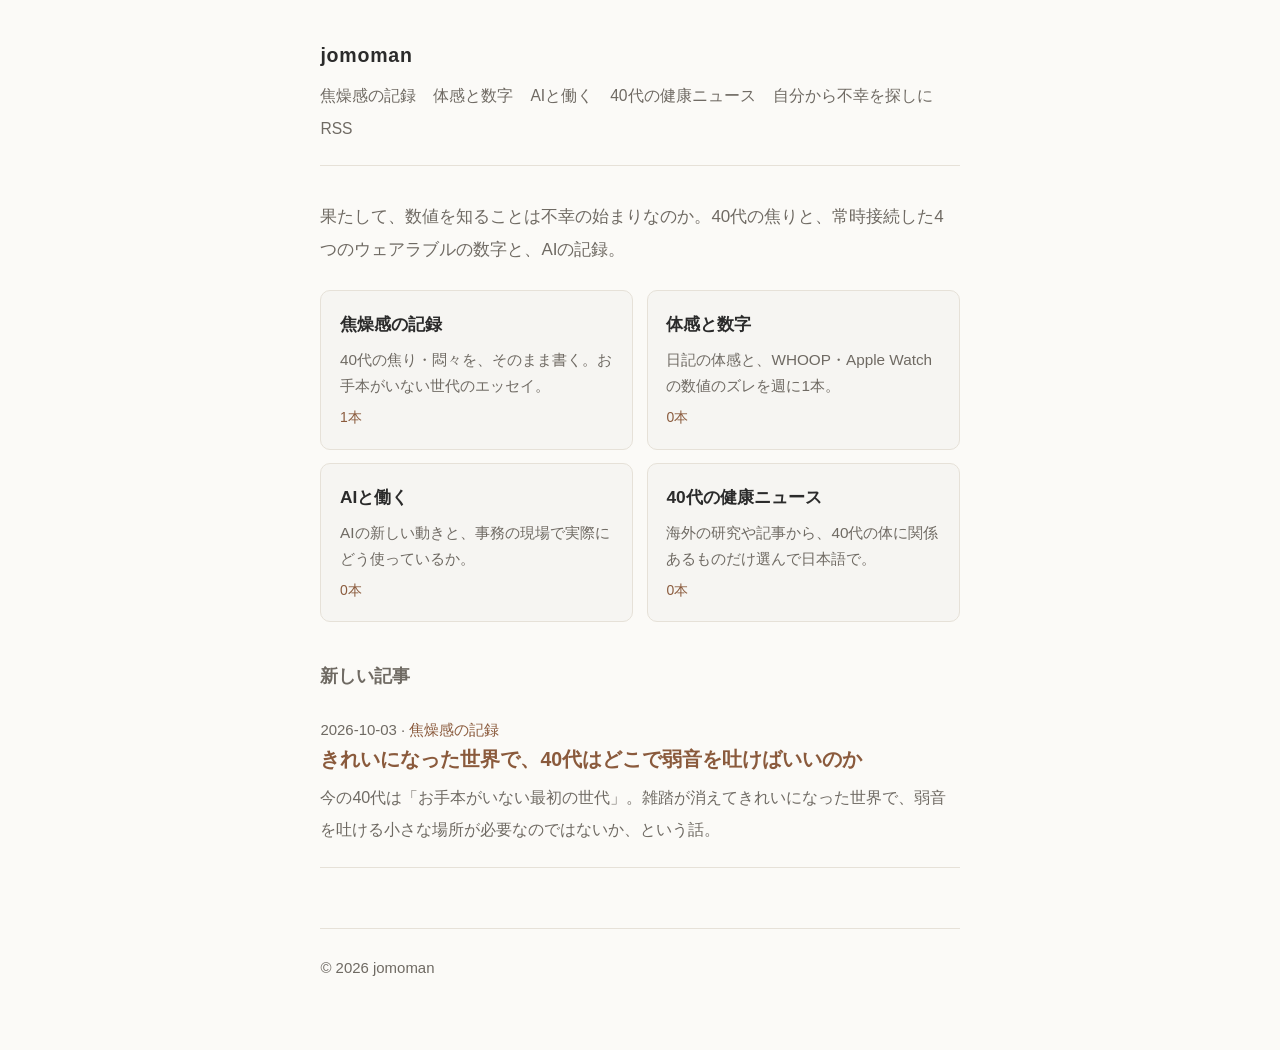
==== index.html @ ca6bc8e4 "公開 2026-10-09 08:02（13 件更新、0 件削除）" ====
<!doctype html>
<html lang="ja">
<head>
<meta charset="utf-8">
<meta name="viewport" content="width=device-width,initial-scale=1">
<title>jomoman</title>
<meta name="description" content="焦る40代の、体感と数字とAIの記録。N＝1。">
<link rel="canonical" href="https://jomoman.com/">
<link rel="alternate" type="application/rss+xml" title="jomoman" href="./feed.xml">
<meta property="og:type" content="website"><meta property="og:title" content="jomoman">
<meta property="og:description" content="焦る40代の、体感と数字とAIの記録。N＝1。"><meta property="og:url" content="https://jomoman.com/">
<meta property="og:site_name" content="jomoman"><meta name="twitter:card" content="summary">
<link rel="stylesheet" href="./style.css">
</head>
<body>
<div class="wrap">
<header class="site">
  <a class="name" href="./">jomoman</a>
  <nav><a href="./restless/">焦燥感の記録</a><a href="./numbers/">体感と数字</a><a href="./ai/">AIと働く</a><a href="./health/">40代の健康ニュース</a><a href="./about/">自分から不幸を探しに</a><a href="./feed.xml">RSS</a></nav>
</header>
<main>
<p class="lead">果たして、数値を知ることは不幸の始まりなのか。40代の焦りと、常時接続した4つのウェアラブルの数字と、AIの記録。</p><div class="cards"><a class="card" href="restless/"><strong>焦燥感の記録</strong><span>40代の焦り・悶々を、そのまま書く。お手本がいない世代のエッセイ。</span><em>1本</em></a><a class="card" href="numbers/"><strong>体感と数字</strong><span>日記の体感と、WHOOP・Apple Watch の数値のズレを週に1本。</span><em>0本</em></a><a class="card" href="ai/"><strong>AIと働く</strong><span>AIの新しい動きと、事務の現場で実際にどう使っているか。</span><em>0本</em></a><a class="card" href="health/"><strong>40代の健康ニュース</strong><span>海外の研究や記事から、40代の体に関係あるものだけ選んで日本語で。</span><em>0本</em></a></div><h2 class="plain">新しい記事</h2><div class="list"><article><div class="date">2026-10-03 · <a class="series" href="./restless/">焦燥感の記録</a></div><h2><a href="./40s-where-to-vent/">きれいになった世界で、40代はどこで弱音を吐けばいいのか</a></h2><p>今の40代は「お手本がいない最初の世代」。雑踏が消えてきれいになった世界で、弱音を吐ける小さな場所が必要なのではないか、という話。</p></article></div>
</main>
<footer class="site">
  
  <div>© 2026 jomoman</div>
</footer>
</div>
</body>
</html>
---- style.css ----
:root{--bg:#fbfaf7;--fg:#2b2b2b;--muted:#6f6a63;--line:#e6e1d8;--accent:#8a5a3c;--maxw:40rem}
@media (prefers-color-scheme:dark){:root{--bg:#171614;--fg:#e8e4dc;--muted:#a19a8f;--line:#2e2b27;--accent:#d9a679}}
*{box-sizing:border-box}
html{font-size:17px;-webkit-text-size-adjust:100%}
body{margin:0;background:var(--bg);color:var(--fg);font-family:-apple-system,BlinkMacSystemFont,"Hiragino Sans","Hiragino Kaku Gothic ProN","Yu Gothic",Meiryo,sans-serif;line-height:1.95;font-feature-settings:"palt" 0}
a{color:var(--accent);text-decoration:none}a:hover{text-decoration:underline}
.wrap{max-width:var(--maxw);margin:0 auto;padding:1.5rem 1.2rem 4rem}
header.site{display:flex;flex-wrap:wrap;justify-content:space-between;align-items:baseline;gap:.4rem 1rem;padding:.6rem 0 1.2rem;border-bottom:1px solid var(--line);margin-bottom:2rem}
header.site .name{font-weight:700;font-size:1.15rem;letter-spacing:.04em;color:var(--fg)}
header.site nav{display:flex;flex-wrap:wrap;gap:.2rem 1rem}
header.site nav a{color:var(--muted);font-size:.92rem;white-space:nowrap}
h1{font-size:1.55rem;line-height:1.5;margin:0 0 .4rem;letter-spacing:.01em}
h2{font-size:1.2rem;margin:2.6rem 0 .8rem;padding-left:.7rem;border-left:3px solid var(--accent);line-height:1.5}
h3{font-size:1.05rem;margin:2rem 0 .6rem}
p{margin:0 0 1.4rem}
.meta{color:var(--muted);font-size:.9rem;margin-bottom:2.2rem}
.meta .tag{margin-left:.6rem}
ul,ol{padding-left:1.4rem;margin:0 0 1.4rem}li{margin:.25rem 0}
blockquote{margin:0 0 1.4rem;padding:.2rem 1rem;border-left:3px solid var(--line);color:var(--muted)}
hr{border:0;border-top:1px solid var(--line);margin:2.4rem 0}
code{font-family:ui-monospace,Menlo,monospace;font-size:.92em;background:rgba(127,127,127,.12);padding:.1em .35em;border-radius:3px}
pre{overflow:auto;padding:1rem;background:rgba(127,127,127,.1);border-radius:6px}pre code{background:none;padding:0}
.list article{padding:1.3rem 0;border-bottom:1px solid var(--line)}
.list h2{border:0;padding:0;margin:0 0 .3rem;font-size:1.15rem}
.list .date{color:var(--muted);font-size:.88rem}
.list p{margin:.5rem 0 0;color:var(--muted);font-size:.95rem}
footer.site{margin-top:3.5rem;padding-top:1.4rem;border-top:1px solid var(--line);color:var(--muted);font-size:.88rem}
footer.site a{margin-right:1rem}
.lead{color:var(--muted);margin-top:0}
.cta{margin-top:3rem;padding:1rem 1.2rem;border:1px solid var(--line);border-radius:8px;font-size:.95rem}
.cards{display:grid;grid-template-columns:repeat(auto-fit,minmax(15rem,1fr));gap:.8rem;margin:1.2rem 0 2.4rem}
.card{display:flex;flex-direction:column;gap:.3rem;padding:1rem 1.1rem;border:1px solid var(--line);border-radius:10px;color:var(--fg);background:rgba(127,127,127,.04)}
.card:hover{text-decoration:none;border-color:var(--accent)}
.card strong{font-size:1.02rem}.card span{color:var(--muted);font-size:.9rem;line-height:1.7}.card em{font-style:normal;color:var(--accent);font-size:.82rem}
h2.plain{border:0;padding:0;margin:1.5rem 0 .2rem;font-size:1.05rem;color:var(--muted)}
.meta .series,.list .series{color:var(--accent)}
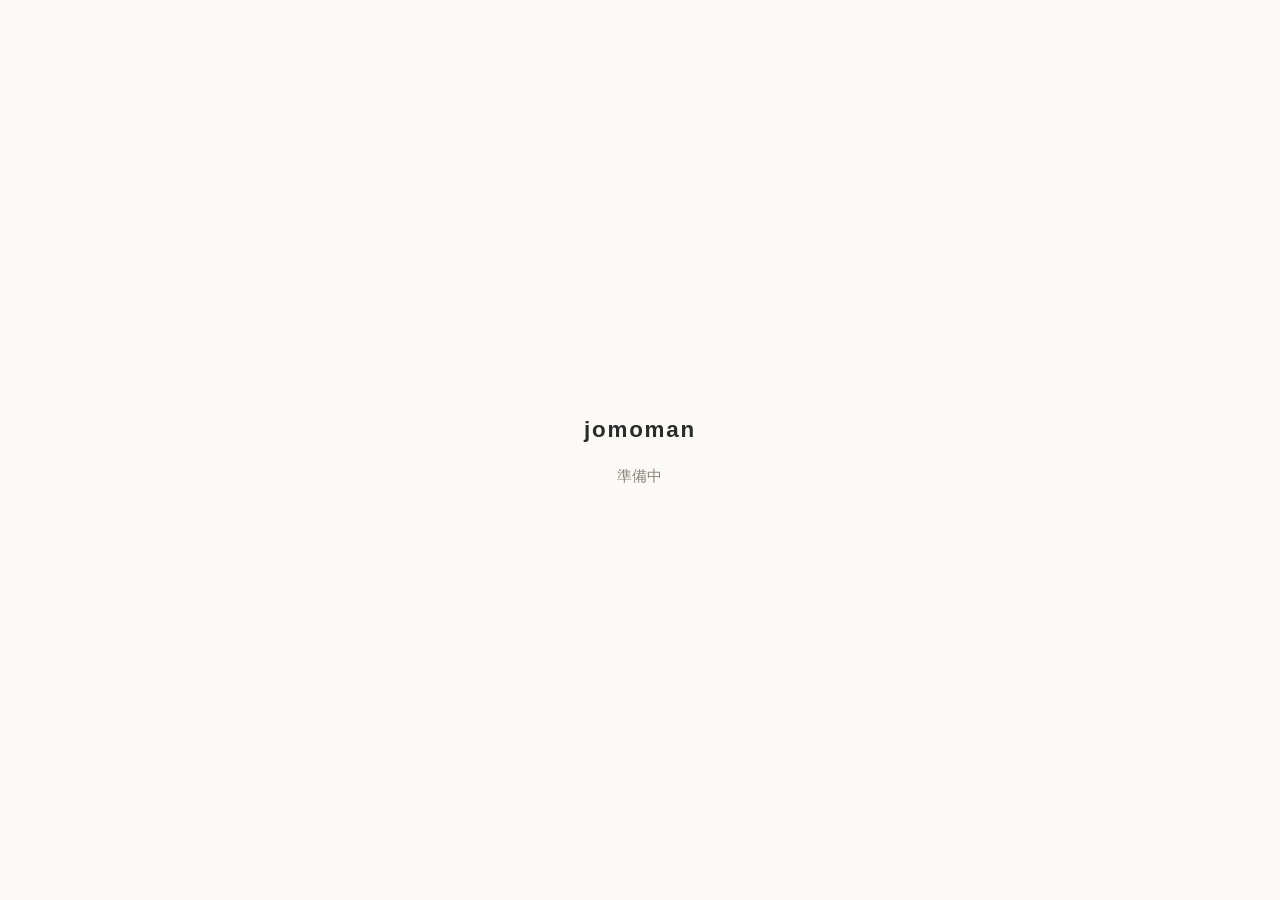
==== commit 8cdf9b9d: "公開 2026-10-09 08:14（2 件更新、10 件削除）" ====
--- a/index.html
+++ b/index.html
@@ -3,28 +3,15 @@
 <head>
 <meta charset="utf-8">
 <meta name="viewport" content="width=device-width,initial-scale=1">
+<meta name="robots" content="noindex,nofollow">
 <title>jomoman</title>
-<meta name="description" content="焦る40代の、体感と数字とAIの記録。N＝1。">
-<link rel="canonical" href="https://jomoman.com/">
-<link rel="alternate" type="application/rss+xml" title="jomoman" href="./feed.xml">
-<meta property="og:type" content="website"><meta property="og:title" content="jomoman">
-<meta property="og:description" content="焦る40代の、体感と数字とAIの記録。N＝1。"><meta property="og:url" content="https://jomoman.com/">
-<meta property="og:site_name" content="jomoman"><meta name="twitter:card" content="summary">
-<link rel="stylesheet" href="./style.css">
+<style>
+body{margin:0;min-height:100vh;display:flex;align-items:center;justify-content:center;background:#fbfaf7;color:#2b2b2b;font-family:-apple-system,BlinkMacSystemFont,"Hiragino Sans",sans-serif}
+@media (prefers-color-scheme:dark){body{background:#171614;color:#e8e4dc}}
+main{text-align:center;padding:2rem;line-height:1.9}
+h1{font-size:1.4rem;letter-spacing:.08em;margin:0 0 .6rem}
+p{margin:0;color:#8a8378;font-size:.95rem}
+</style>
 </head>
-<body>
-<div class="wrap">
-<header class="site">
-  <a class="name" href="./">jomoman</a>
-  <nav><a href="./restless/">焦燥感の記録</a><a href="./numbers/">体感と数字</a><a href="./ai/">AIと働く</a><a href="./health/">40代の健康ニュース</a><a href="./about/">自分から不幸を探しに</a><a href="./feed.xml">RSS</a></nav>
-</header>
-<main>
-<p class="lead">果たして、数値を知ることは不幸の始まりなのか。40代の焦りと、常時接続した4つのウェアラブルの数字と、AIの記録。</p><div class="cards"><a class="card" href="restless/"><strong>焦燥感の記録</strong><span>40代の焦り・悶々を、そのまま書く。お手本がいない世代のエッセイ。</span><em>1本</em></a><a class="card" href="numbers/"><strong>体感と数字</strong><span>日記の体感と、WHOOP・Apple Watch の数値のズレを週に1本。</span><em>0本</em></a><a class="card" href="ai/"><strong>AIと働く</strong><span>AIの新しい動きと、事務の現場で実際にどう使っているか。</span><em>0本</em></a><a class="card" href="health/"><strong>40代の健康ニュース</strong><span>海外の研究や記事から、40代の体に関係あるものだけ選んで日本語で。</span><em>0本</em></a></div><h2 class="plain">新しい記事</h2><div class="list"><article><div class="date">2026-10-03 · <a class="series" href="./restless/">焦燥感の記録</a></div><h2><a href="./40s-where-to-vent/">きれいになった世界で、40代はどこで弱音を吐けばいいのか</a></h2><p>今の40代は「お手本がいない最初の世代」。雑踏が消えてきれいになった世界で、弱音を吐ける小さな場所が必要なのではないか、という話。</p></article></div>
-</main>
-<footer class="site">
-  
-  <div>© 2026 jomoman</div>
-</footer>
-</div>
-</body>
+<body><main><h1>jomoman</h1><p>準備中</p></main></body>
 </html>
